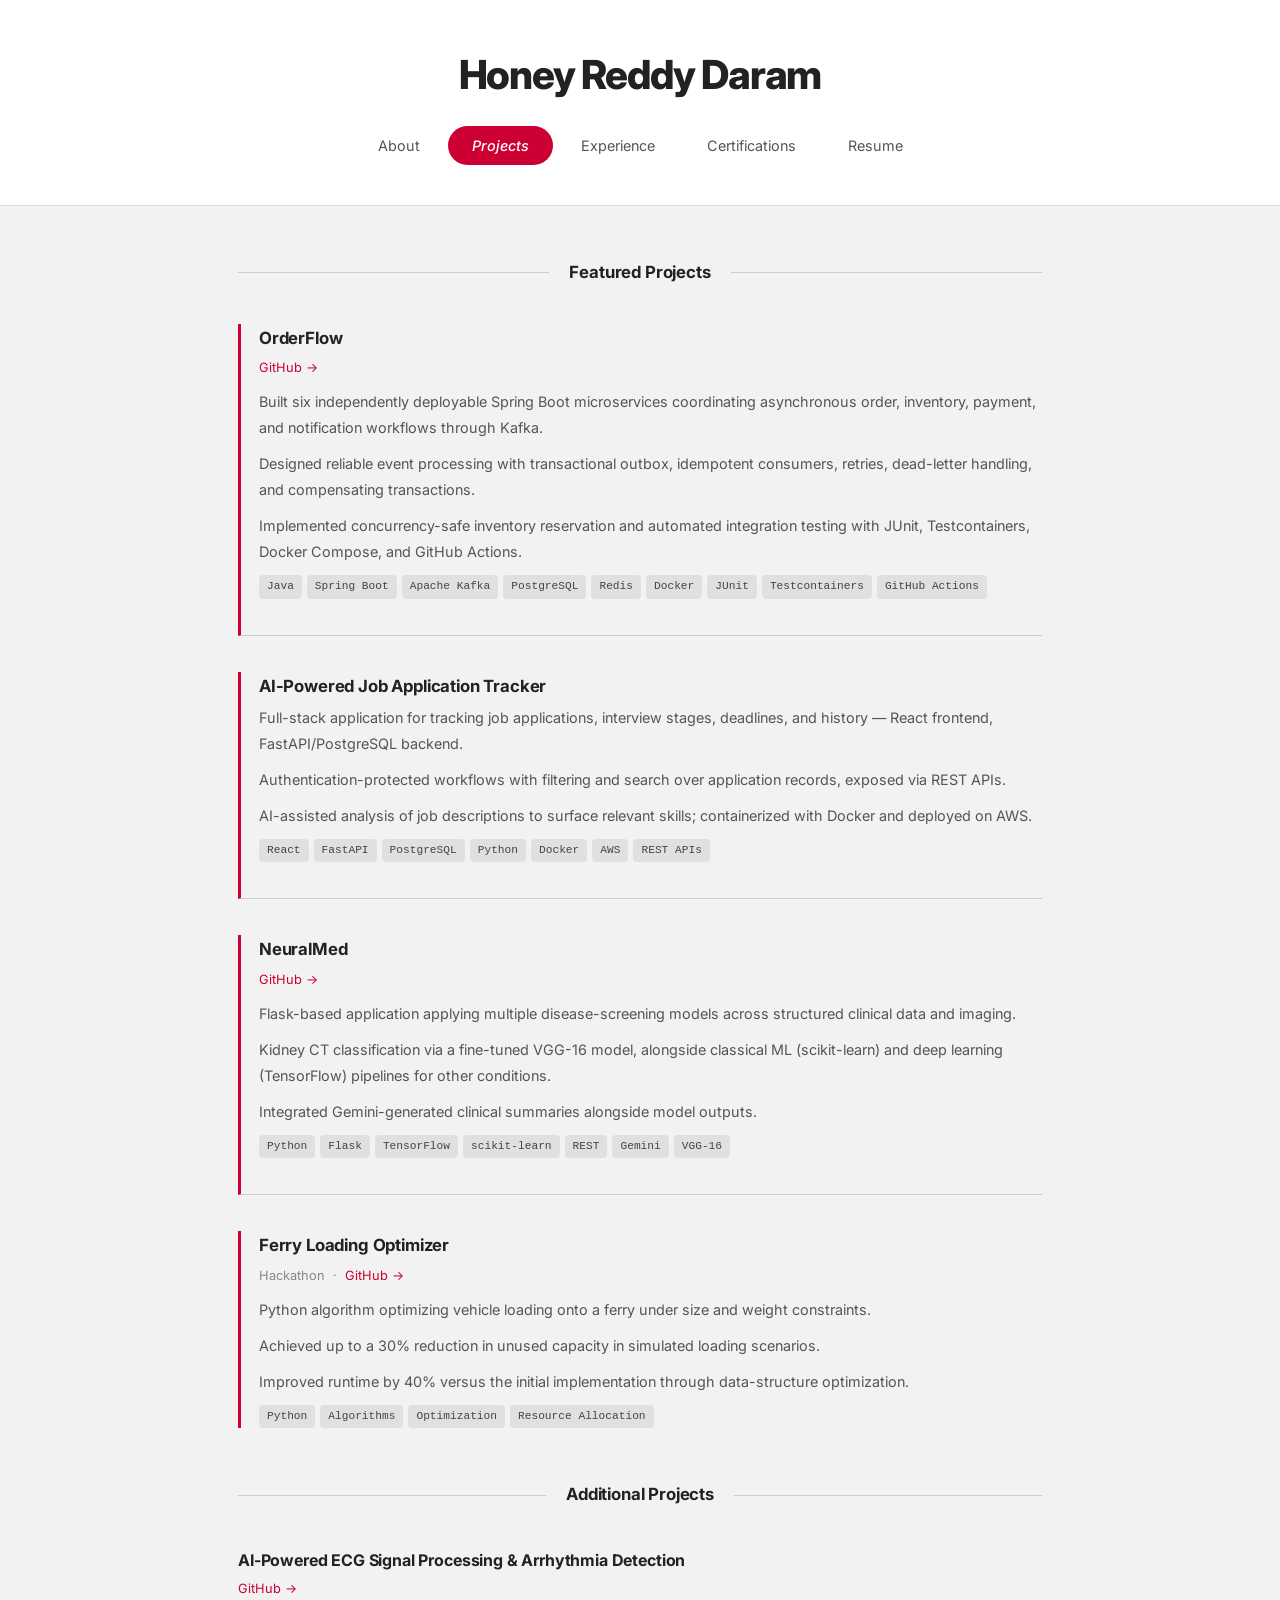
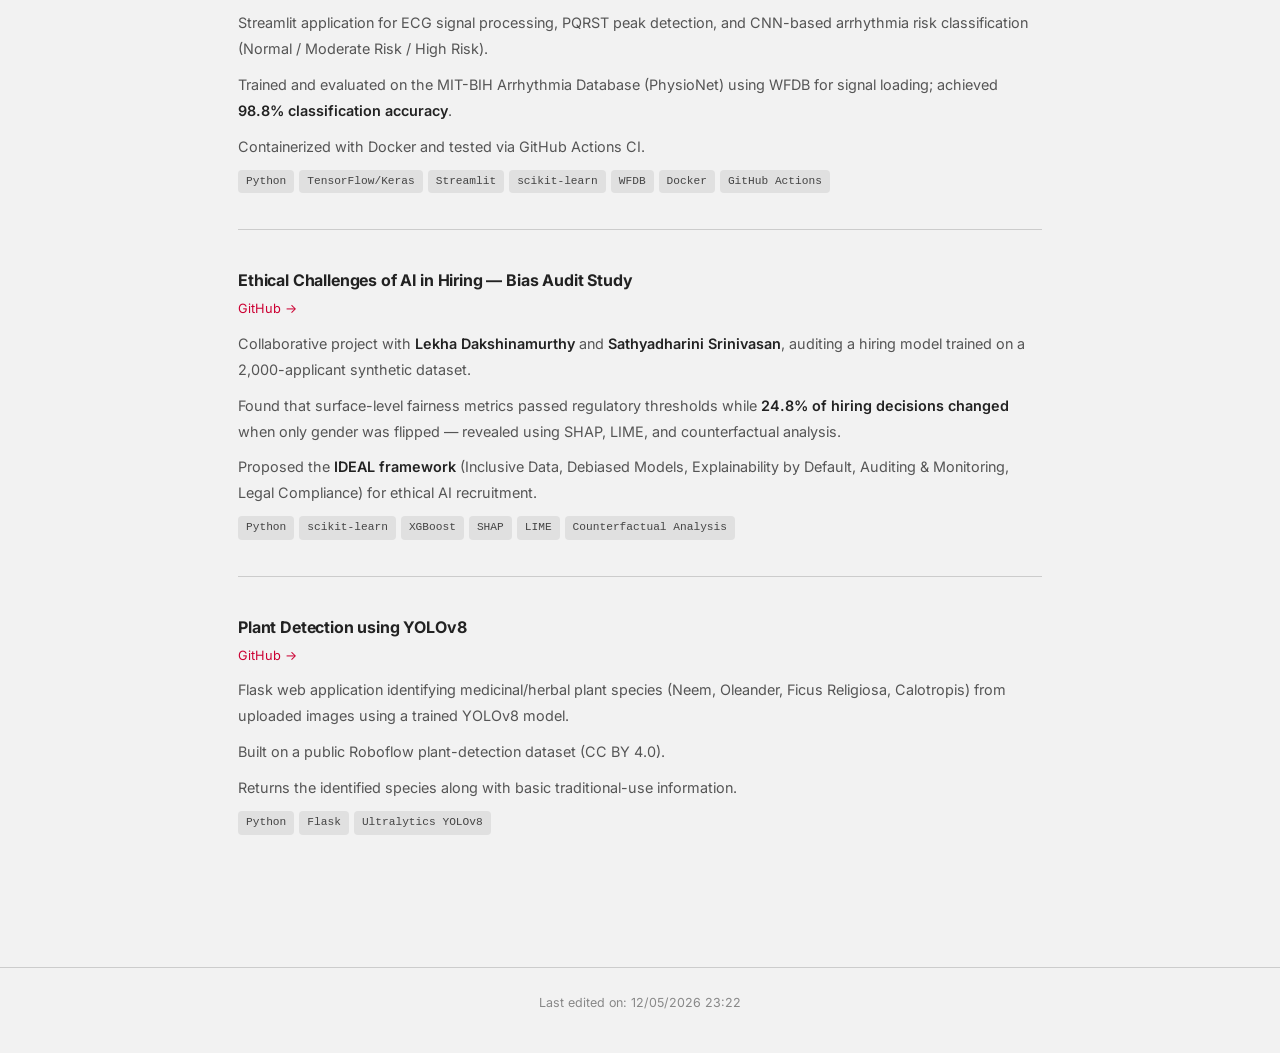
==== projects.html @ ec9307d1 "Initial commit of portfolio site Co-Authored-By: Claude Sonnet 5 <noreply@anthropic.com> Claude-Sess" ====
<!DOCTYPE html>
<html lang="en">
<head>
  <meta charset="UTF-8" />
  <meta name="viewport" content="width=device-width, initial-scale=1.0" />
  <title>Projects — Honey Reddy Daram</title>
  <link rel="preconnect" href="https://fonts.googleapis.com" />
  <link rel="preconnect" href="https://fonts.gstatic.com" crossorigin />
  <link href="https://fonts.googleapis.com/css2?family=Inter:wght@300;400;500;600;700;800&display=swap" rel="stylesheet" />
  <link rel="stylesheet" href="style.css" />
</head>
<body>

  <header>
    <a href="index.html" class="site-name">Honey Reddy Daram</a>
    <nav>
      <a href="index.html">About</a>
      <a href="projects.html" class="active">Projects</a>
      <a href="experience.html">Experience</a>
      <a href="certifications.html">Certifications</a>
      <a href="Honey_Resume.pdf" target="_blank">Resume</a>
    </nav>
  </header>

  <hr class="header-divider" />

  <main>
    <div class="main-inner">

      <!-- Featured Projects -->
      <div class="section-block">
        <div class="section-heading"><span>Featured Projects</span></div>

        <div class="project-entry featured">
          <h3>OrderFlow</h3>
          <div class="proj-meta">
            <a href="https://github.com/honeyreddydaram/orderflow" target="_blank" rel="noopener noreferrer">GitHub →</a>
          </div>
          <p>
            Built six independently deployable Spring Boot microservices coordinating asynchronous
            order, inventory, payment, and notification workflows through Kafka.
          </p>
          <p>
            Designed reliable event processing with transactional outbox, idempotent consumers,
            retries, dead-letter handling, and compensating transactions.
          </p>
          <p>
            Implemented concurrency-safe inventory reservation and automated integration testing
            with JUnit, Testcontainers, Docker Compose, and GitHub Actions.
          </p>
          <div class="tags">
            <span class="tag">Java</span><span class="tag">Spring Boot</span>
            <span class="tag">Apache Kafka</span><span class="tag">PostgreSQL</span>
            <span class="tag">Redis</span><span class="tag">Docker</span>
            <span class="tag">JUnit</span><span class="tag">Testcontainers</span>
            <span class="tag">GitHub Actions</span>
          </div>
        </div>

        <div class="project-entry featured">
          <h3>AI-Powered Job Application Tracker</h3>
          <p>
            Full-stack application for tracking job applications, interview stages, deadlines, and
            history — React frontend, FastAPI/PostgreSQL backend.
          </p>
          <p>
            Authentication-protected workflows with filtering and search over application records,
            exposed via REST APIs.
          </p>
          <p>
            AI-assisted analysis of job descriptions to surface relevant skills; containerized with
            Docker and deployed on AWS.
          </p>
          <div class="tags">
            <span class="tag">React</span><span class="tag">FastAPI</span>
            <span class="tag">PostgreSQL</span><span class="tag">Python</span>
            <span class="tag">Docker</span><span class="tag">AWS</span>
            <span class="tag">REST APIs</span>
          </div>
        </div>

        <div class="project-entry featured">
          <h3>NeuralMed</h3>
          <div class="proj-meta">
            <a href="https://github.com/honeyreddydaram/NeuralMed" target="_blank" rel="noopener noreferrer">GitHub →</a>
          </div>
          <p>
            Flask-based application applying multiple disease-screening models across structured
            clinical data and imaging.
          </p>
          <p>
            Kidney CT classification via a fine-tuned VGG-16 model, alongside classical ML
            (scikit-learn) and deep learning (TensorFlow) pipelines for other conditions.
          </p>
          <p>
            Integrated Gemini-generated clinical summaries alongside model outputs.
          </p>
          <div class="tags">
            <span class="tag">Python</span><span class="tag">Flask</span>
            <span class="tag">TensorFlow</span><span class="tag">scikit-learn</span>
            <span class="tag">REST</span><span class="tag">Gemini</span>
            <span class="tag">VGG-16</span>
          </div>
        </div>

        <div class="project-entry featured">
          <h3>Ferry Loading Optimizer</h3>
          <div class="proj-meta">
            Hackathon &nbsp;·&nbsp;
            <a href="https://github.com/honeyreddydaram/Ferry-Loading-Optimizer" target="_blank" rel="noopener noreferrer">GitHub →</a>
          </div>
          <p>
            Python algorithm optimizing vehicle loading onto a ferry under size and weight constraints.
          </p>
          <p>
            Achieved up to a 30% reduction in unused capacity in simulated loading scenarios.
          </p>
          <p>
            Improved runtime by 40% versus the initial implementation through data-structure optimization.
          </p>
          <div class="tags">
            <span class="tag">Python</span><span class="tag">Algorithms</span>
            <span class="tag">Optimization</span><span class="tag">Resource Allocation</span>
          </div>
        </div>
      </div>

      <!-- Additional Projects -->
      <div class="section-block" style="padding-bottom: 52px;">
        <div class="section-heading"><span>Additional Projects</span></div>

        <div class="project-entry">
          <h3>AI-Powered ECG Signal Processing &amp; Arrhythmia Detection</h3>
          <div class="proj-meta">
            <a href="https://github.com/honeyreddydaram/Artificial-Intelligence-Systems-Main-" target="_blank" rel="noopener noreferrer">GitHub →</a>
          </div>
          <p>
            Streamlit application for ECG signal processing, PQRST peak detection, and CNN-based
            arrhythmia risk classification (Normal / Moderate Risk / High Risk).
          </p>
          <p>
            Trained and evaluated on the MIT-BIH Arrhythmia Database (PhysioNet) using WFDB for
            signal loading; achieved <strong>98.8% classification accuracy</strong>.
          </p>
          <p>
            Containerized with Docker and tested via GitHub Actions CI.
          </p>
          <div class="tags">
            <span class="tag">Python</span><span class="tag">TensorFlow/Keras</span>
            <span class="tag">Streamlit</span><span class="tag">scikit-learn</span>
            <span class="tag">WFDB</span><span class="tag">Docker</span>
            <span class="tag">GitHub Actions</span>
          </div>
        </div>

        <div class="project-entry">
          <h3>Ethical Challenges of AI in Hiring — Bias Audit Study</h3>
          <div class="proj-meta">
            <a href="https://github.com/honeyreddydaram/AIEthics_-Hiring" target="_blank" rel="noopener noreferrer">GitHub →</a>
          </div>
          <p>
            Collaborative project with <strong>Lekha Dakshinamurthy</strong> and
            <strong>Sathyadharini Srinivasan</strong>, auditing a hiring model trained on a
            2,000-applicant synthetic dataset.
          </p>
          <p>
            Found that surface-level fairness metrics passed regulatory thresholds while
            <strong>24.8% of hiring decisions changed</strong> when only gender was flipped —
            revealed using SHAP, LIME, and counterfactual analysis.
          </p>
          <p>
            Proposed the <strong>IDEAL framework</strong> (Inclusive Data, Debiased Models,
            Explainability by Default, Auditing &amp; Monitoring, Legal Compliance) for ethical
            AI recruitment.
          </p>
          <div class="tags">
            <span class="tag">Python</span><span class="tag">scikit-learn</span>
            <span class="tag">XGBoost</span><span class="tag">SHAP</span>
            <span class="tag">LIME</span><span class="tag">Counterfactual Analysis</span>
          </div>
        </div>

        <div class="project-entry">
          <h3>Plant Detection using YOLOv8</h3>
          <div class="proj-meta">
            <a href="https://github.com/honeyreddydaram/Plants_Detection-YOLOv8" target="_blank" rel="noopener noreferrer">GitHub →</a>
          </div>
          <p>
            Flask web application identifying medicinal/herbal plant species (Neem, Oleander,
            Ficus Religiosa, Calotropis) from uploaded images using a trained YOLOv8 model.
          </p>
          <p>
            Built on a public Roboflow plant-detection dataset (CC BY 4.0).
          </p>
          <p>
            Returns the identified species along with basic traditional-use information.
          </p>
          <div class="tags">
            <span class="tag">Python</span><span class="tag">Flask</span>
            <span class="tag">Ultralytics YOLOv8</span>
          </div>
        </div>
      </div>

    </div>
  </main>

  <footer>
    Last edited on: <span id="last-edited"></span>
  </footer>
  <script>
    const d = new Date();
    document.getElementById('last-edited').textContent =
      d.toLocaleDateString('en-US', { month: '2-digit', day: '2-digit', year: 'numeric' }) +
      ' ' + d.toTimeString().slice(0, 5);
  </script>
</body>
</html>
---- style.css ----
*, *::before, *::after {
  box-sizing: border-box;
  margin: 0;
  padding: 0;
}

:root {
  --white: #ffffff;
  --gray-bg: #f2f2f2;
  --text: #222222;
  --text-muted: #555555;
  --text-light: #888888;
  --accent: #c03;   /* crimson red */
  --border: #cccccc;
  --font: 'Inter', system-ui, -apple-system, sans-serif;
  --max-width: 900px;
}

html { scroll-behavior: smooth; }

body {
  font-family: var(--font);
  color: var(--text);
  line-height: 1.75;
  -webkit-font-smoothing: antialiased;
}

/* ─── HEADER — white zone ─── */
header {
  background: var(--white);
  text-align: center;
  padding: 52px 32px 40px;
}

.site-name {
  display: block;
  font-size: 2.5rem;
  font-weight: 800;
  letter-spacing: -0.03em;
  color: var(--text);
  text-decoration: none;
  margin-bottom: 28px;
  line-height: 1.15;
}

nav {
  display: flex;
  justify-content: center;
  align-items: center;
  gap: 4px;
  flex-wrap: wrap;
}

nav a {
  font-size: 0.9rem;
  color: var(--text-muted);
  text-decoration: none;
  padding: 7px 24px;
  border-radius: 999px;
  transition: color 0.15s;
  font-weight: 400;
}

nav a:hover {
  color: var(--text);
}

nav a.active {
  background: var(--accent);
  color: #fff;
  font-style: italic;
  font-weight: 500;
}

/* ─── Hero intro (index.html only) ─── */
.hero-intro {
  margin-bottom: 36px;
}

.hero-role {
  font-size: 1.05rem;
  font-weight: 600;
  color: var(--accent);
  letter-spacing: -0.01em;
  margin-bottom: 10px;
}

.hero-tagline {
  font-size: 0.9375rem;
  color: var(--text-muted);
  max-width: 480px;
  margin: 0 auto;
  line-height: 1.7;
}

.hero-cta-row {
  display: flex;
  justify-content: center;
  align-items: center;
  gap: 12px;
  flex-wrap: wrap;
  margin-top: 24px;
}

.btn {
  display: inline-block;
  padding: 9px 22px;
  border-radius: 999px;
  font-size: 0.85rem;
  font-weight: 600;
  text-decoration: none;
  transition: background 0.15s, color 0.15s, border-color 0.15s;
}

.btn-primary {
  background: var(--accent);
  color: #fff;
  border: 1px solid var(--accent);
}

.btn-primary:hover {
  background: #a30229;
}

.btn-secondary {
  background: transparent;
  color: var(--text);
  border: 1px solid var(--border);
}

.btn-secondary:hover {
  border-color: var(--accent);
  color: var(--accent);
}

/* ─── DIVIDER between white header and gray content ─── */
.header-divider {
  border: none;
  border-top: 1px solid #ddd;
  margin: 0;
}

/* ─── MAIN — gray zone ─── */
main {
  background: var(--gray-bg);
  min-height: 100vh;
}

.main-inner {
  max-width: var(--max-width);
  margin: 0 auto;
  padding: 0 48px 80px;
}

/* ─── Section wrapper ─── */
.section-block {
  padding: 52px 0 0;
  border-bottom: none;
}

/* ─── Centered heading with horizontal rules ─── */
.section-heading {
  display: flex;
  align-items: center;
  gap: 20px;
  margin-bottom: 36px;
}

.section-heading::before,
.section-heading::after {
  content: '';
  flex: 1;
  height: 1px;
  background: var(--border);
}

.section-heading span {
  font-size: 1.05rem;
  font-weight: 700;
  color: var(--text);
  white-space: nowrap;
  letter-spacing: -0.01em;
}

/* ─── Left-aligned section heading (for sub-sections) ─── */
.sub-heading {
  font-size: 1.15rem;
  font-weight: 700;
  color: var(--text);
  margin: 32px 0 12px;
  letter-spacing: -0.02em;
}

/* ─── Socials ─── */
.socials-row {
  display: flex;
  justify-content: center;
  gap: 48px;
  flex-wrap: wrap;
  padding: 4px 0;
}

.social-item {
  display: flex;
  flex-direction: column;
  align-items: center;
  gap: 10px;
  text-decoration: none;
  color: #555;
  transition: color 0.15s;
}

.social-item:hover { color: var(--accent); }

.social-item svg {
  width: 32px;
  height: 32px;
  fill: currentColor;
}

.social-item span {
  font-size: 0.8rem;
  color: var(--text-muted);
}

/* ─── About photo ─── */
.photo-banner {
  width: 100%;
  height: auto;
  display: block;
  margin-bottom: 32px;
  border-radius: 4px;
}

/* ─── Body text ─── */
.body-text p {
  font-size: 0.9375rem;
  color: var(--text-muted);
  line-height: 1.85;
  margin-bottom: 16px;
}

.body-text p:last-child { margin-bottom: 0; }

.body-text strong { color: var(--text); font-weight: 600; }

.body-text a {
  color: var(--accent);
  text-decoration: none;
}

.body-text a:hover { text-decoration: underline; }

/* ─── Projects ─── */
.project-entry {
  padding-bottom: 36px;
  margin-bottom: 36px;
  border-bottom: 1px solid var(--border);
}

.project-entry.featured {
  border-left: 3px solid var(--accent);
  padding-left: 18px;
}

.project-entry.featured h3 {
  font-size: 1.05rem;
}

.project-entry:last-child {
  border-bottom: none;
  margin-bottom: 0;
  padding-bottom: 0;
}

.project-entry h3 {
  font-size: 1rem;
  font-weight: 700;
  margin-bottom: 4px;
  letter-spacing: -0.01em;
  color: var(--text);
}

.project-entry .proj-meta {
  font-size: 0.8rem;
  color: var(--text-light);
  margin-bottom: 10px;
}

.project-entry .proj-meta a {
  color: var(--accent);
  text-decoration: none;
}

.project-entry .proj-meta a:hover { text-decoration: underline; }

.project-entry p {
  font-size: 0.9rem;
  color: var(--text-muted);
  line-height: 1.8;
  margin-bottom: 10px;
}

.project-entry p strong { color: var(--text); font-weight: 600; }

.tags {
  display: flex;
  flex-wrap: wrap;
  gap: 5px;
  margin-top: 10px;
}

.tag {
  font-size: 0.7rem;
  background: #e0e0e0;
  color: #444;
  padding: 2px 8px;
  border-radius: 4px;
  font-family: monospace;
}

/* ─── Experience ─── */
.exp-entry {
  margin-bottom: 28px;
  padding-bottom: 28px;
  border-bottom: 1px solid var(--border);
}

.exp-entry:last-child {
  border-bottom: none;
  margin-bottom: 0;
  padding-bottom: 0;
}

.exp-header {
  display: flex;
  justify-content: space-between;
  align-items: flex-start;
  gap: 16px;
  margin-bottom: 10px;
}

.exp-date {
  font-size: 0.78rem;
  color: var(--text-light);
  white-space: nowrap;
  flex-shrink: 0;
  margin-top: 3px;
  font-style: italic;
}

.exp-entry h3 {
  font-size: 1rem;
  font-weight: 700;
  color: var(--text);
  margin-bottom: 2px;
}

.exp-org {
  font-size: 0.84rem;
  color: var(--text-muted);
  margin-bottom: 2px;
}

.exp-detail {
  font-size: 0.8rem;
  color: var(--text-light);
  line-height: 1.6;
  margin-top: 2px;
}

.exp-entry .exp-meta {
  font-size: 0.82rem;
  color: var(--text-light);
  margin-bottom: 10px;
}

/* Skills grid (experience page) */
.skills-grid {
  display: grid;
  grid-template-columns: repeat(2, 1fr);
  gap: 24px;
}

.skill-group h4 {
  font-size: 0.85rem;
  font-weight: 700;
  color: var(--text);
  margin-bottom: 6px;
}

.skill-group p {
  font-size: 0.84rem;
  color: var(--text-muted);
  line-height: 1.65;
}

/* Cert issuer line */
.cert-issuer {
  font-size: 0.8rem;
  color: var(--text-light);
  margin-top: 2px;
}

.exp-entry ul {
  list-style: none;
  padding: 0;
}

.exp-entry ul li {
  font-size: 0.9rem;
  color: var(--text-muted);
  padding-left: 16px;
  position: relative;
  margin-bottom: 5px;
  line-height: 1.7;
}

.exp-entry ul li::before {
  content: '—';
  position: absolute;
  left: 0;
  color: var(--text-light);
}

/* ─── Certifications ─── */
.cert-list {
  list-style: none;
}

.cert-list li {
  display: flex;
  justify-content: space-between;
  align-items: baseline;
  gap: 16px;
  flex-wrap: wrap;
  padding: 11px 0;
  border-bottom: 1px solid var(--border);
  font-size: 0.9rem;
}

.cert-list li:first-child { border-top: 1px solid var(--border); }

.cert-name { font-weight: 600; color: var(--text); }
.cert-meta { font-size: 0.8rem; color: var(--text-light); text-align: right; }

/* ─── Education ─── */
.edu-entry {
  margin-bottom: 24px;
  padding-bottom: 24px;
  border-bottom: 1px solid var(--border);
}

.edu-entry:last-child {
  border-bottom: none;
  margin-bottom: 0;
  padding-bottom: 0;
}

.edu-entry h3 {
  font-size: 1rem;
  font-weight: 700;
  color: var(--text);
  margin-bottom: 4px;
}

.edu-entry p {
  font-size: 0.875rem;
  color: var(--text-muted);
  margin-bottom: 2px;
  line-height: 1.6;
}

/* ─── Footer ─── */
footer {
  background: var(--gray-bg);
  text-align: center;
  padding: 24px 32px 40px;
  font-size: 0.78rem;
  color: var(--text-light);
  border-top: 1px solid var(--border);
}

/* ─── Responsive ─── */
@media (max-width: 640px) {
  .site-name { font-size: 1.75rem; }
  nav a { font-size: 0.82rem; padding: 6px 14px; }
  .main-inner { padding: 0 24px 44px; }
  .photo-banner { height: auto; margin-bottom: 20px; }
  .cert-list li { flex-direction: column; gap: 2px; }
  .cert-meta { text-align: left; }
  .socials-row { gap: 28px; }
  .hero-role { font-size: 0.95rem; }
  .hero-tagline { font-size: 0.875rem; padding: 0 8px; }

  .hero-cta-row {
    display: grid;
    grid-template-columns: 1fr 1fr;
    gap: 10px;
    justify-items: stretch;
  }
  .btn {
    padding: 10px 12px;
    font-size: 0.8rem;
    text-align: center;
  }

  .section-block { padding-top: 30px; }
  .section-heading { margin-bottom: 22px; }
}
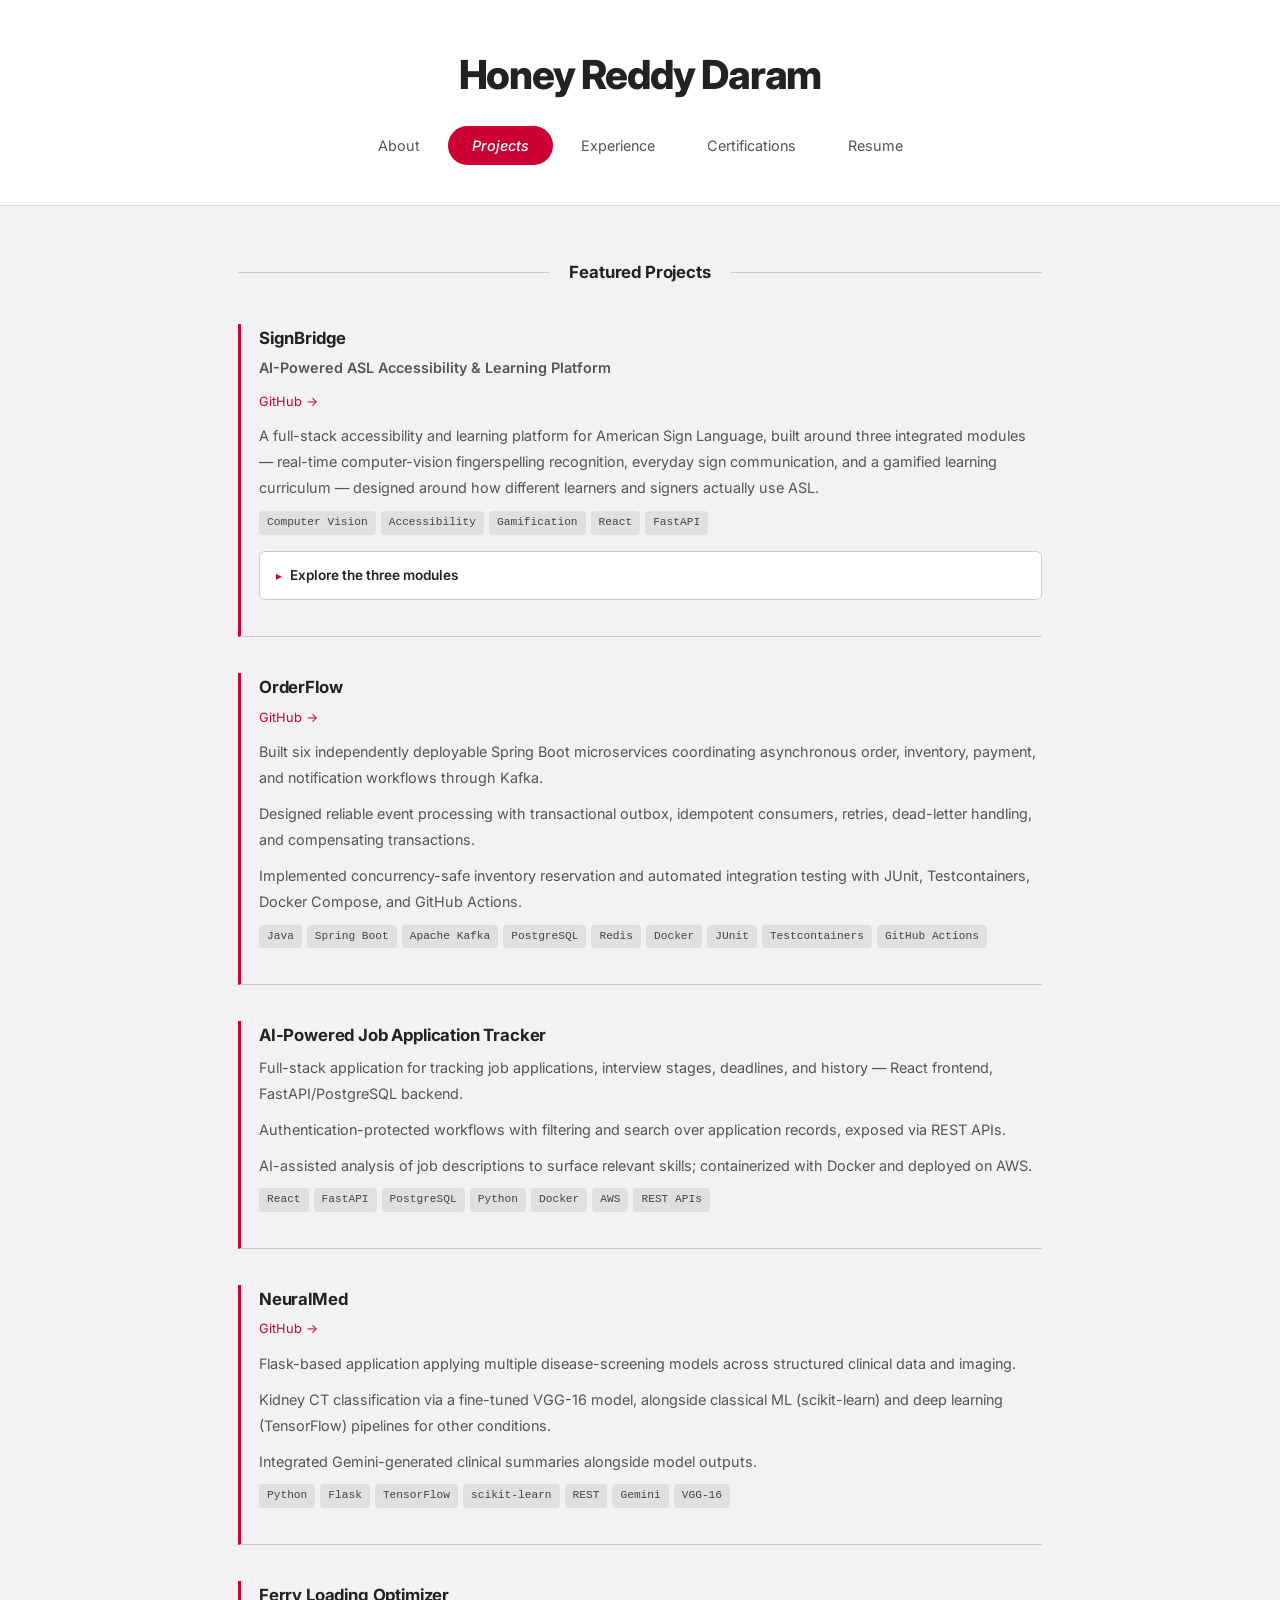
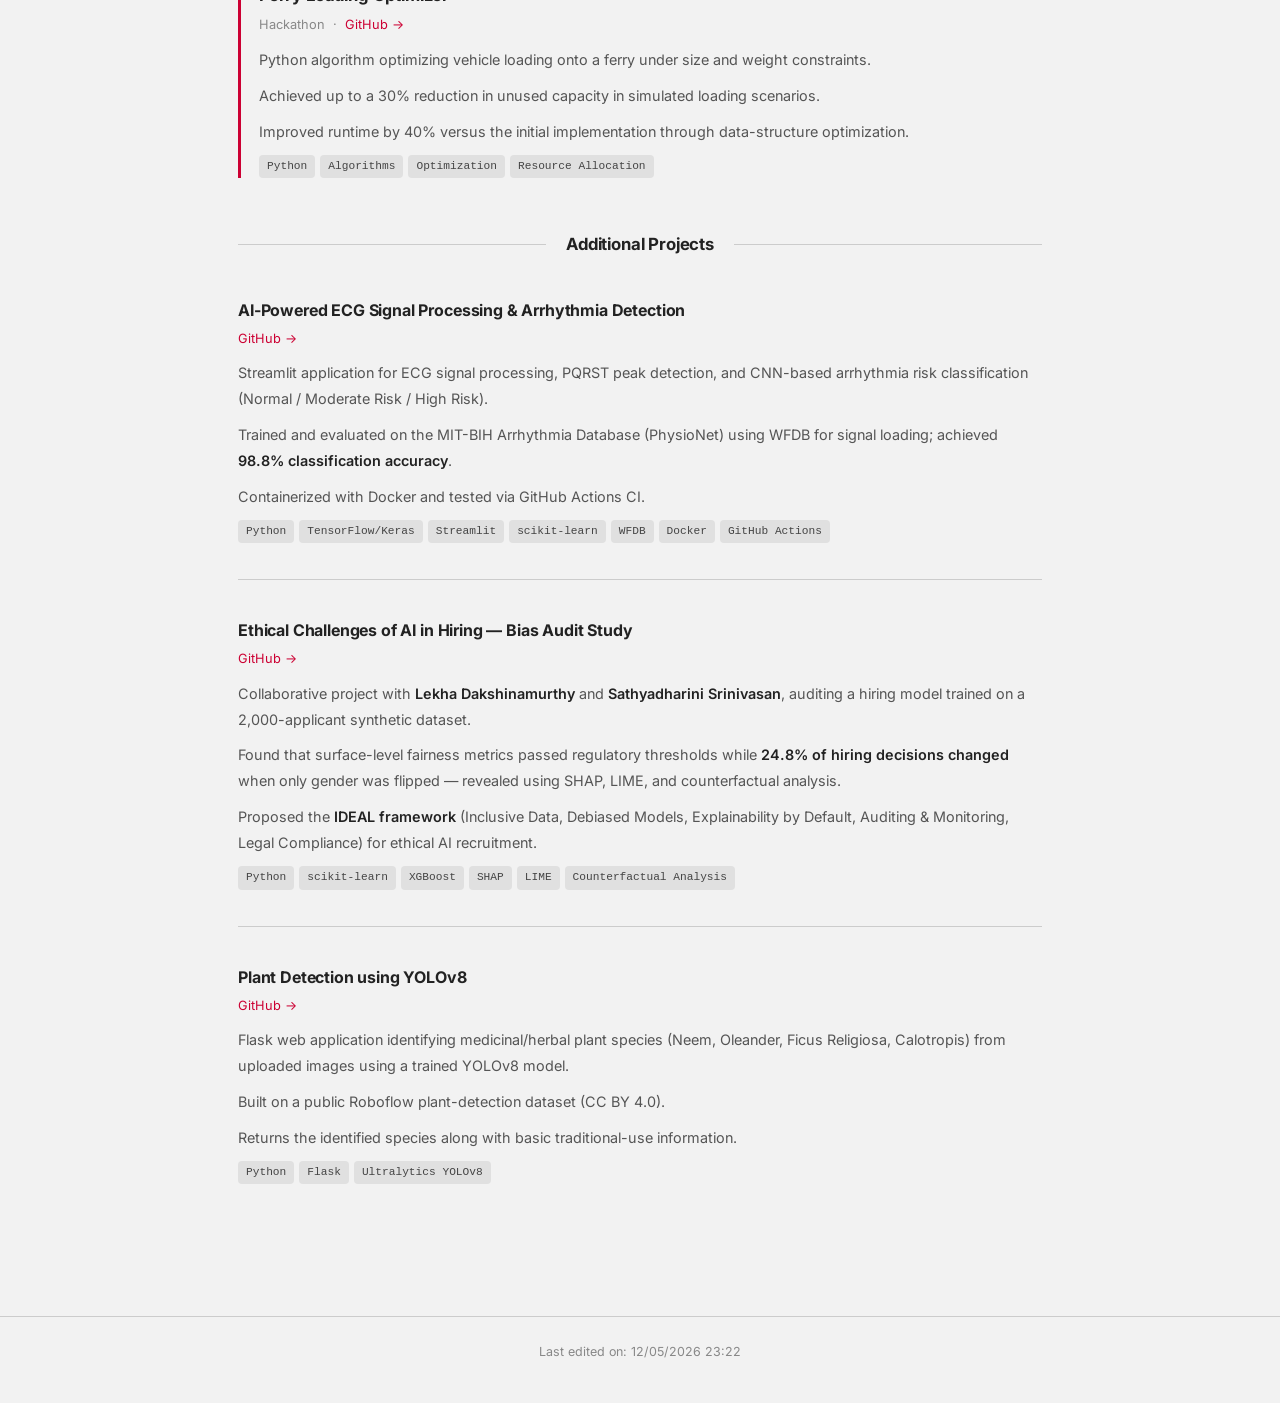
==== commit eaeec38c: "Feature SignBridge as the top Featured project with module breakdown and demo videos Adds SignBridge" ====
--- a/projects.html
+++ b/projects.html
@@ -31,6 +31,95 @@
       <div class="section-block">
         <div class="section-heading"><span>Featured Projects</span></div>
 
+        <div class="project-entry featured signbridge">
+          <h3>SignBridge</h3>
+          <p class="proj-subtitle">AI-Powered ASL Accessibility &amp; Learning Platform</p>
+          <div class="proj-meta">
+            <a href="https://github.com/honeyreddydaram/SignBridge-gamified-learning-app" target="_blank" rel="noopener noreferrer">GitHub →</a>
+          </div>
+          <p>
+            A full-stack accessibility and learning platform for American Sign Language,
+            built around three integrated modules — real-time computer-vision fingerspelling
+            recognition, everyday sign communication, and a gamified learning curriculum —
+            designed around how different learners and signers actually use ASL.
+          </p>
+          <div class="tags">
+            <span class="tag">Computer Vision</span><span class="tag">Accessibility</span>
+            <span class="tag">Gamification</span><span class="tag">React</span>
+            <span class="tag">FastAPI</span>
+          </div>
+
+          <details class="module-details">
+            <summary>Explore the three modules</summary>
+
+            <div class="module-flow">
+              <div class="module-step">
+                <div class="module-step-name">Recognition</div>
+                <p>
+                  Webcam-based ASL fingerspelling recognition (A–Z) using MediaPipe hand-landmark
+                  detection and a scikit-learn MLP classifier trained on real image data —
+                  ~86% accuracy on a held-out test set (small sample; not yet validated across
+                  real-world webcam conditions).
+                </p>
+                <video
+                  class="module-video"
+                  controls
+                  preload="none"
+                  poster="https://raw.githubusercontent.com/honeyreddydaram/SignBridge-gamified-learning-app/main/docs/demos/posters/recognition.jpg"
+                  src="https://raw.githubusercontent.com/honeyreddydaram/SignBridge-gamified-learning-app/main/docs/demos/recognition.mp4">
+                  Your browser doesn't support embedded video —
+                  <a href="https://raw.githubusercontent.com/honeyreddydaram/SignBridge-gamified-learning-app/main/docs/demos/recognition.mp4">download the recording</a>.
+                </video>
+              </div>
+              <div class="module-arrow">↓</div>
+              <div class="module-step">
+                <div class="module-step-name">Interpretation</div>
+                <p>
+                  Types English text and plays back verified sign video for supported
+                  vocabulary, with fingerspelling as a fallback for everything else — a
+                  supported-vocabulary communication aid, not a full grammatical
+                  English-to-ASL translator.
+                </p>
+                <video
+                  class="module-video"
+                  controls
+                  preload="none"
+                  poster="https://raw.githubusercontent.com/honeyreddydaram/SignBridge-gamified-learning-app/main/docs/demos/posters/interpretation.jpg"
+                  src="https://raw.githubusercontent.com/honeyreddydaram/SignBridge-gamified-learning-app/main/docs/demos/interpretation.mp4">
+                  Your browser doesn't support embedded video —
+                  <a href="https://raw.githubusercontent.com/honeyreddydaram/SignBridge-gamified-learning-app/main/docs/demos/interpretation.mp4">download the recording</a>.
+                </video>
+              </div>
+              <div class="module-arrow">↓</div>
+              <div class="module-step module-step-featured">
+                <div class="module-step-name">Learning</div>
+                <p>
+                  Gamified curriculum — XP, levels, streaks, hearts, and achievements —
+                  covering the full A–Z alphabet plus a verified vocabulary library, with real
+                  signer videos and source attribution, comprehension quizzes, and camera
+                  practice validated against the recognition model. Actively expanding with
+                  per-sign mastery tracking, quests, and contextual practice scenarios.
+                </p>
+                <video
+                  class="module-video module-video-featured"
+                  controls
+                  preload="none"
+                  poster="https://raw.githubusercontent.com/honeyreddydaram/SignBridge-gamified-learning-app/main/docs/demos/posters/learning.jpg"
+                  src="https://raw.githubusercontent.com/honeyreddydaram/SignBridge-gamified-learning-app/main/docs/demos/learning.mp4">
+                  Your browser doesn't support embedded video —
+                  <a href="https://raw.githubusercontent.com/honeyreddydaram/SignBridge-gamified-learning-app/main/docs/demos/learning.mp4">download the recording</a>.
+                </video>
+              </div>
+            </div>
+
+            <p class="signbridge-note">
+              The recognition model is objectively validated on A–Z fingerspelling only;
+              vocabulary-sign practice in Learning is self-guided and self-assessed, not
+              model-graded.
+            </p>
+          </details>
+        </div>
+
         <div class="project-entry featured">
           <h3>OrderFlow</h3>
           <div class="proj-meta">
--- a/style.css
+++ b/style.css
@@ -303,11 +303,116 @@
 
 .project-entry p strong { color: var(--text); font-weight: 600; }
 
+.proj-subtitle {
+  font-size: 0.85rem;
+  font-weight: 600;
+  color: var(--accent);
+  margin-top: -2px;
+  margin-bottom: 10px;
+}
+
 .tags {
   display: flex;
   flex-wrap: wrap;
   gap: 5px;
   margin-top: 10px;
+}
+
+/* ─── SignBridge module breakdown ─── */
+.module-details {
+  margin-top: 16px;
+  border: 1px solid var(--border);
+  border-radius: 6px;
+  padding: 12px 16px;
+  background: var(--white);
+}
+
+.module-details summary {
+  cursor: pointer;
+  list-style: none;
+  display: flex;
+  align-items: center;
+  gap: 8px;
+  font-size: 0.85rem;
+  font-weight: 600;
+  color: var(--text);
+}
+
+.module-details summary::-webkit-details-marker { display: none; }
+
+.module-details summary::before {
+  content: '▸';
+  color: var(--accent);
+  font-size: 0.75rem;
+  transition: transform 0.15s;
+}
+
+.module-details[open] summary::before { transform: rotate(90deg); }
+
+.module-details summary:hover { color: var(--accent); }
+
+.module-flow {
+  margin-top: 16px;
+  display: flex;
+  flex-direction: column;
+  gap: 10px;
+}
+
+.module-arrow {
+  text-align: center;
+  color: var(--text-light);
+  font-size: 0.85rem;
+}
+
+.module-step {
+  padding: 12px 14px;
+  border-left: 2px solid var(--border);
+  background: var(--gray-bg);
+  border-radius: 4px;
+}
+
+.module-step-featured {
+  border-left: 2px solid var(--accent);
+  background: rgba(204, 0, 51, 0.06);
+}
+
+.module-step-name {
+  font-size: 0.85rem;
+  font-weight: 700;
+  color: var(--text);
+  margin-bottom: 6px;
+  letter-spacing: -0.01em;
+}
+
+.module-step p {
+  font-size: 0.82rem;
+  color: var(--text-muted);
+  line-height: 1.7;
+  margin-bottom: 0;
+}
+
+.module-video {
+  display: block;
+  width: 100%;
+  max-width: 420px;
+  margin: 12px 0 0;
+  border-radius: 4px;
+  border: 1px solid var(--border);
+  background: #000;
+}
+
+.module-video-featured {
+  max-width: 100%;
+}
+
+.signbridge-note {
+  margin-top: 14px;
+  padding-top: 12px;
+  border-top: 1px dashed var(--border);
+  font-size: 0.78rem;
+  color: var(--text-light);
+  font-style: italic;
+  line-height: 1.6;
 }
 
 .tag {
@@ -507,4 +612,7 @@
 
   .section-block { padding-top: 30px; }
   .section-heading { margin-bottom: 22px; }
-}
+
+  .module-details { padding: 10px 12px; }
+  .module-step { padding: 10px 12px; }
+}
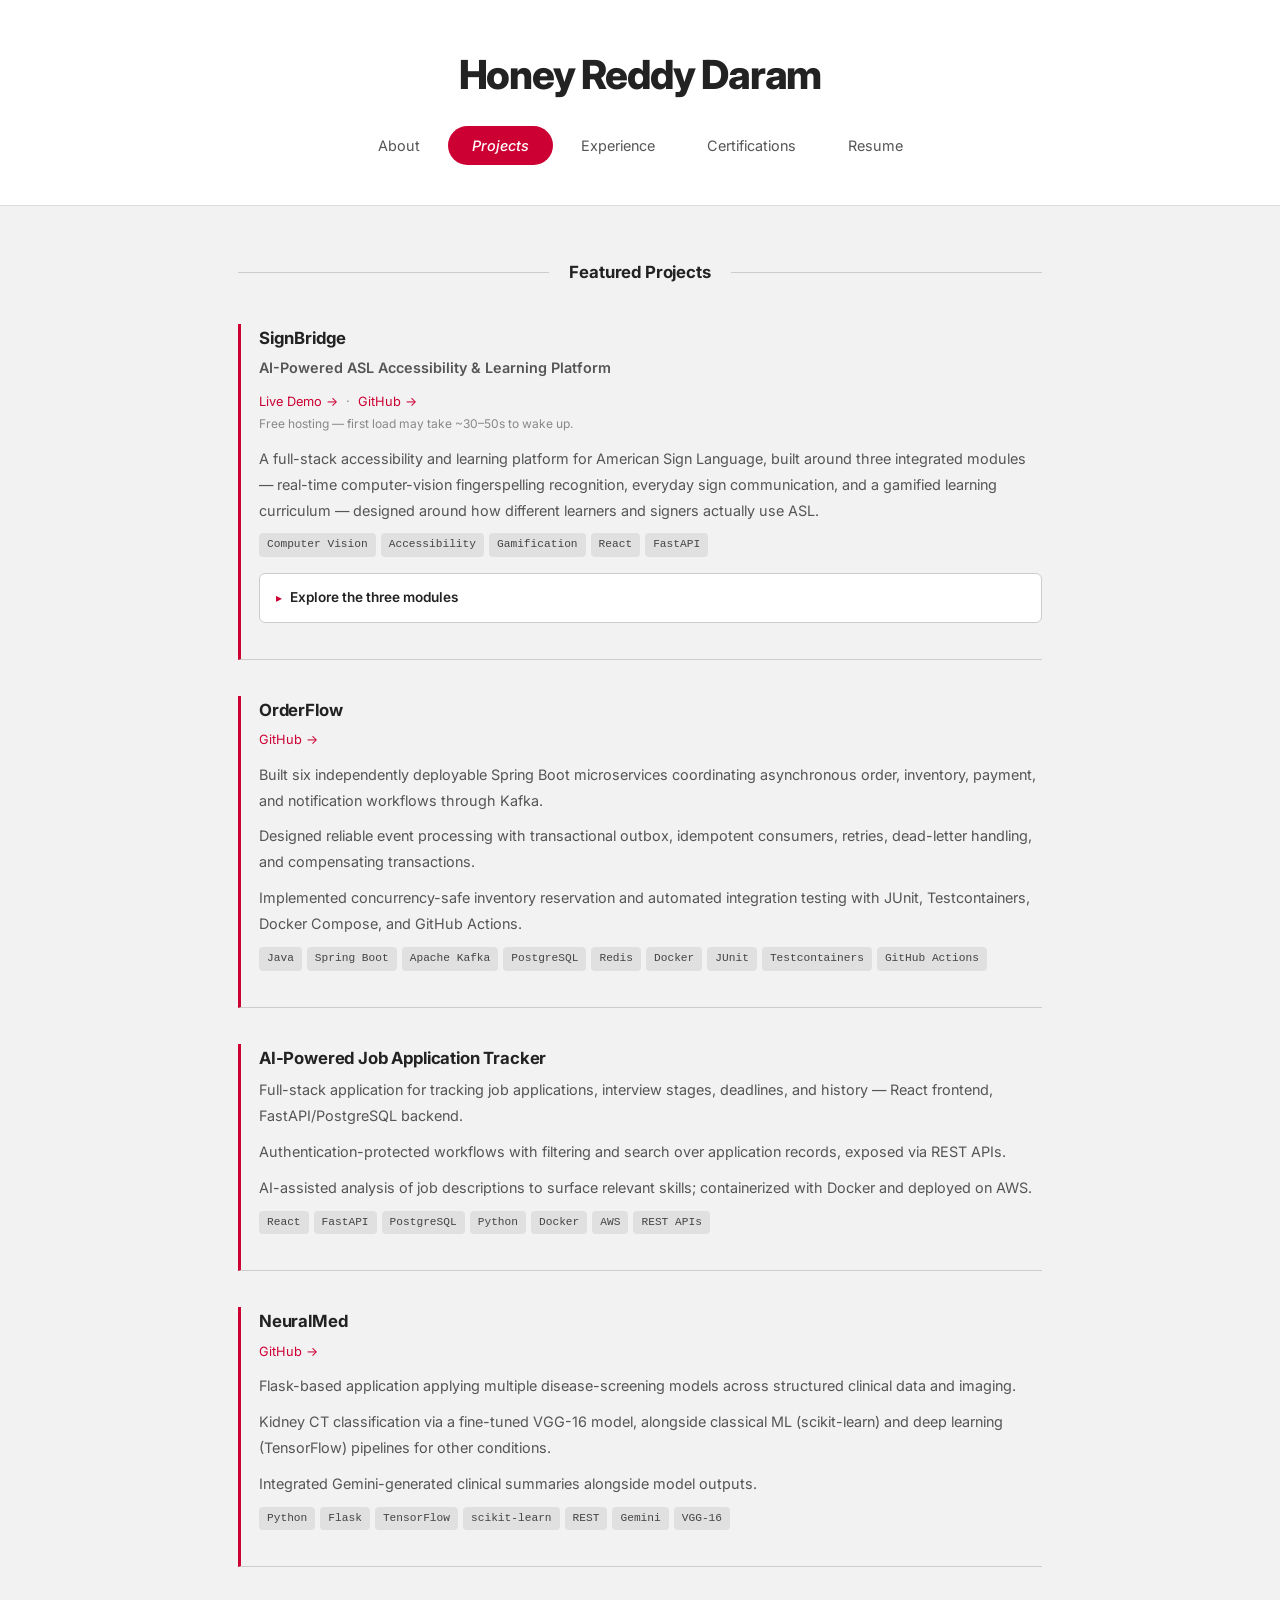
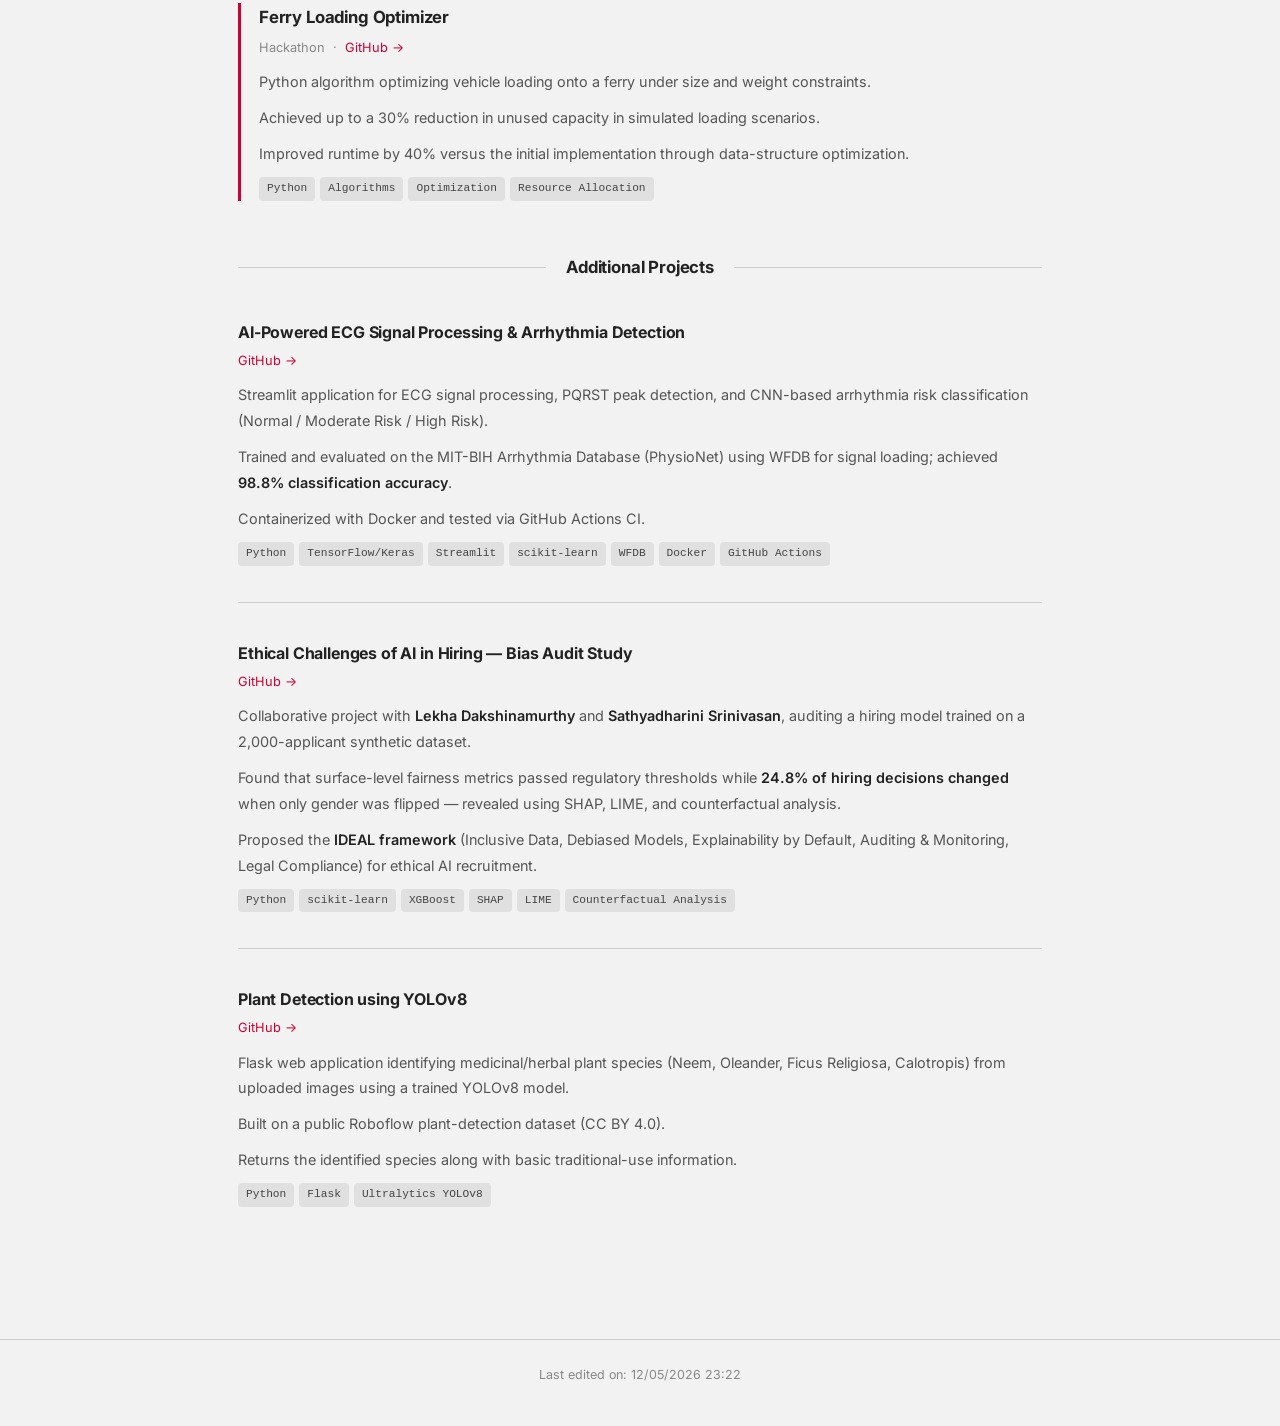
==== commit 2cc37261: "Add SignBridge live demo link to the portfolio card" ====
--- a/projects.html
+++ b/projects.html
@@ -35,7 +35,11 @@
           <h3>SignBridge</h3>
           <p class="proj-subtitle">AI-Powered ASL Accessibility &amp; Learning Platform</p>
           <div class="proj-meta">
+            <a href="https://signbridge-frontend-mpn3.onrender.com" target="_blank" rel="noopener noreferrer">Live Demo →</a>
+            &nbsp;·&nbsp;
             <a href="https://github.com/honeyreddydaram/SignBridge-gamified-learning-app" target="_blank" rel="noopener noreferrer">GitHub →</a>
+            <br />
+            <span style="font-size: 0.75rem;">Free hosting — first load may take ~30–50s to wake up.</span>
           </div>
           <p>
             A full-stack accessibility and learning platform for American Sign Language,
